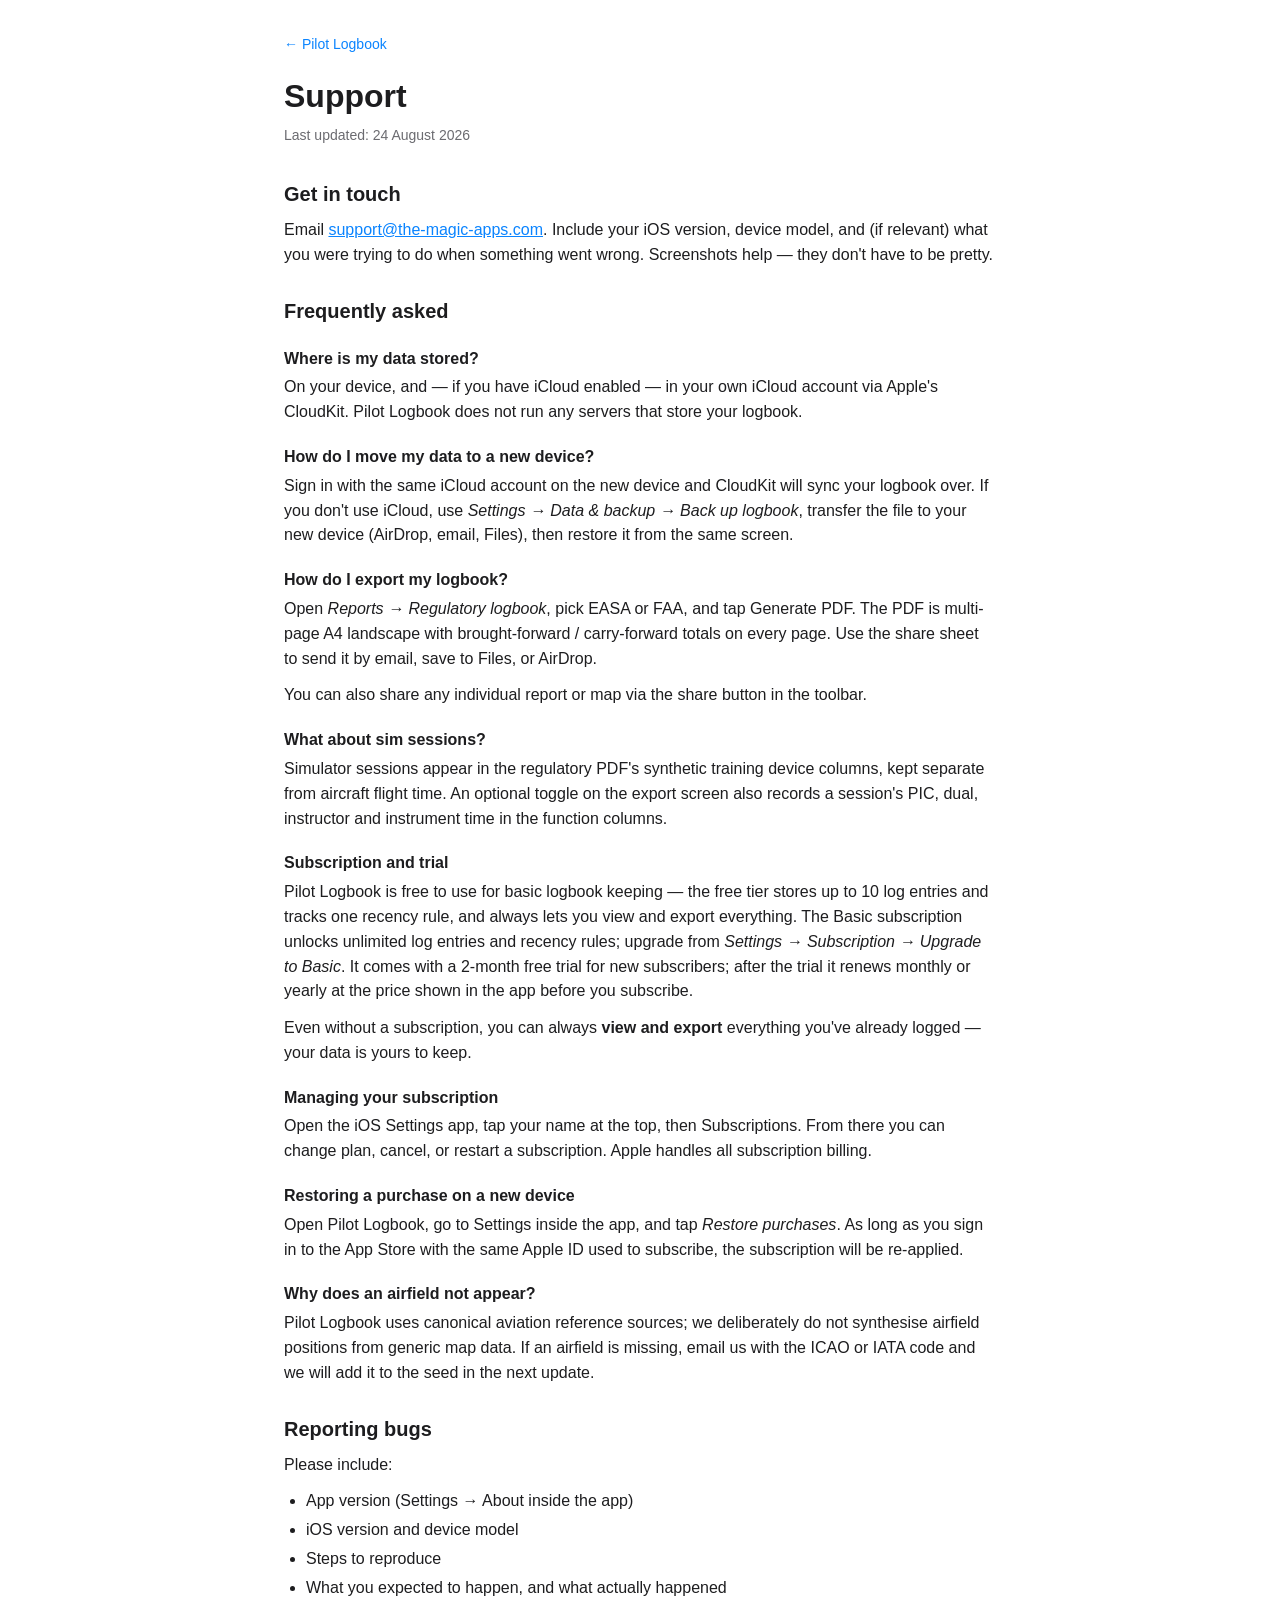
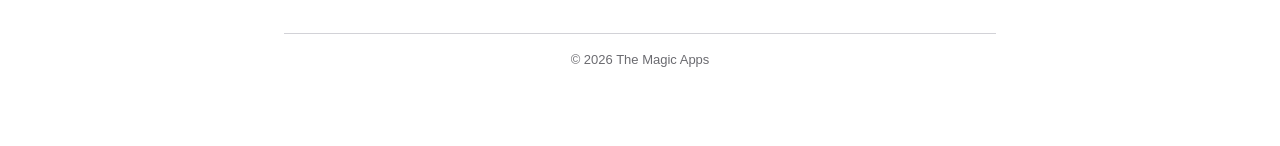
==== support.html @ 17caa280 "Pilot Logbook privacy, terms & support pages Co-Authored-By: Claude Fable 5 <noreply@anthropic.com>" ====
<!DOCTYPE html>
<html lang="en">
<head>
<meta charset="utf-8">
<meta name="viewport" content="width=device-width, initial-scale=1">
<title>Support — Pilot Logbook</title>
<link rel="stylesheet" href="style.css">
</head>
<body>
<main>
<header>
  <a class="back" href="index.html">&larr; Pilot Logbook</a>
  <h1>Support</h1>
  <p class="meta">Last updated: 24 August 2026</p>
</header>

<section>
<h2>Get in touch</h2>
<p>Email <a href="mailto:support@the-magic-apps.com">support@the-magic-apps.com</a>. Include your iOS version, device model, and (if relevant) what you were trying to do when something went wrong. Screenshots help — they don't have to be pretty.</p>

<h2>Frequently asked</h2>

<h3>Where is my data stored?</h3>
<p>On your device, and — if you have iCloud enabled — in your own iCloud account via Apple's CloudKit. Pilot Logbook does not run any servers that store your logbook.</p>

<h3>How do I move my data to a new device?</h3>
<p>Sign in with the same iCloud account on the new device and CloudKit will sync your logbook over. If you don't use iCloud, use <em>Settings → Data &amp; backup → Back up logbook</em>, transfer the file to your new device (AirDrop, email, Files), then restore it from the same screen.</p>

<h3>How do I export my logbook?</h3>
<p>Open <em>Reports → Regulatory logbook</em>, pick EASA or FAA, and tap Generate PDF. The PDF is multi-page A4 landscape with brought-forward / carry-forward totals on every page. Use the share sheet to send it by email, save to Files, or AirDrop.</p>
<p>You can also share any individual report or map via the share button in the toolbar.</p>

<h3>What about sim sessions?</h3>
<p>Simulator sessions appear in the regulatory PDF's synthetic training device columns, kept separate from aircraft flight time. An optional toggle on the export screen also records a session's PIC, dual, instructor and instrument time in the function columns.</p>

<h3>Subscription and trial</h3>
<p>Pilot Logbook is free to use for basic logbook keeping — the free tier stores up to 10 log entries and tracks one recency rule, and always lets you view and export everything. The Basic subscription unlocks unlimited log entries and recency rules; upgrade from <em>Settings → Subscription → Upgrade to Basic</em>. It comes with a 2-month free trial for new subscribers; after the trial it renews monthly or yearly at the price shown in the app before you subscribe.</p>
<p>Even without a subscription, you can always <strong>view and export</strong> everything you've already logged — your data is yours to keep.</p>

<h3>Managing your subscription</h3>
<p>Open the iOS Settings app, tap your name at the top, then Subscriptions. From there you can change plan, cancel, or restart a subscription. Apple handles all subscription billing.</p>

<h3>Restoring a purchase on a new device</h3>
<p>Open Pilot Logbook, go to Settings inside the app, and tap <em>Restore purchases</em>. As long as you sign in to the App Store with the same Apple ID used to subscribe, the subscription will be re-applied.</p>

<h3>Why does an airfield not appear?</h3>
<p>Pilot Logbook uses canonical aviation reference sources; we deliberately do not synthesise airfield positions from generic map data. If an airfield is missing, email us with the ICAO or IATA code and we will add it to the seed in the next update.</p>

<h2>Reporting bugs</h2>
<p>Please include:</p>
<ul>
  <li>App version (Settings → About inside the app)</li>
  <li>iOS version and device model</li>
  <li>Steps to reproduce</li>
  <li>What you expected to happen, and what actually happened</li>
</ul>
</section>

<footer>
<p>&copy; 2026 The Magic Apps</p>
</footer>
</main>
</body>
</html>
---- style.css ----
:root {
  --fg: #1d1d1f;
  --fg-muted: #6b6b70;
  --bg: #ffffff;
  --bg-soft: #f5f5f7;
  --accent: #0a84ff;
  --border: #d2d2d7;
}

@media (prefers-color-scheme: dark) {
  :root {
    --fg: #f5f5f7;
    --fg-muted: #a1a1a6;
    --bg: #1c1c1e;
    --bg-soft: #2c2c2e;
    --accent: #0a84ff;
    --border: #3a3a3c;
  }
}

* { box-sizing: border-box; }

html, body {
  margin: 0;
  padding: 0;
  background: var(--bg);
  color: var(--fg);
  font-family: -apple-system, BlinkMacSystemFont, "SF Pro Text", "Helvetica Neue", Arial, sans-serif;
  line-height: 1.55;
  -webkit-font-smoothing: antialiased;
}

main {
  max-width: 760px;
  margin: 0 auto;
  padding: 32px 24px 64px;
}

header { margin-bottom: 32px; }
header .meta { color: var(--fg-muted); font-size: 14px; margin-top: 4px; }
header.hero { text-align: center; padding: 48px 0 32px; }
header.hero h1 { font-size: 44px; margin: 0 0 8px; }
header.hero .tagline { font-size: 18px; color: var(--fg-muted); margin: 0 auto; max-width: 520px; }

a.back {
  display: inline-block;
  margin-bottom: 16px;
  color: var(--accent);
  text-decoration: none;
  font-size: 14px;
}
a.back:hover { text-decoration: underline; }

h1 { font-size: 32px; margin: 0; }
h2 { font-size: 20px; margin-top: 28px; margin-bottom: 8px; }
h3 { font-size: 16px; margin-top: 20px; margin-bottom: 4px; }

p, ul { margin: 0 0 12px; }
ul { padding-left: 22px; }
li { margin-bottom: 4px; }

a { color: var(--accent); }

section.features {
  display: grid;
  grid-template-columns: 1fr 1fr;
  gap: 16px;
  margin: 32px 0;
}
@media (max-width: 560px) {
  section.features { grid-template-columns: 1fr; }
}
section.features > div {
  background: var(--bg-soft);
  border: 1px solid var(--border);
  border-radius: 12px;
  padding: 16px;
}
section.features h2 { font-size: 17px; margin-top: 0; margin-bottom: 6px; }
section.features p { font-size: 14px; color: var(--fg-muted); margin: 0; }

section.links { text-align: center; margin: 24px 0; font-size: 15px; }

footer {
  text-align: center;
  color: var(--fg-muted);
  font-size: 13px;
  border-top: 1px solid var(--border);
  padding-top: 16px;
  margin-top: 32px;
}
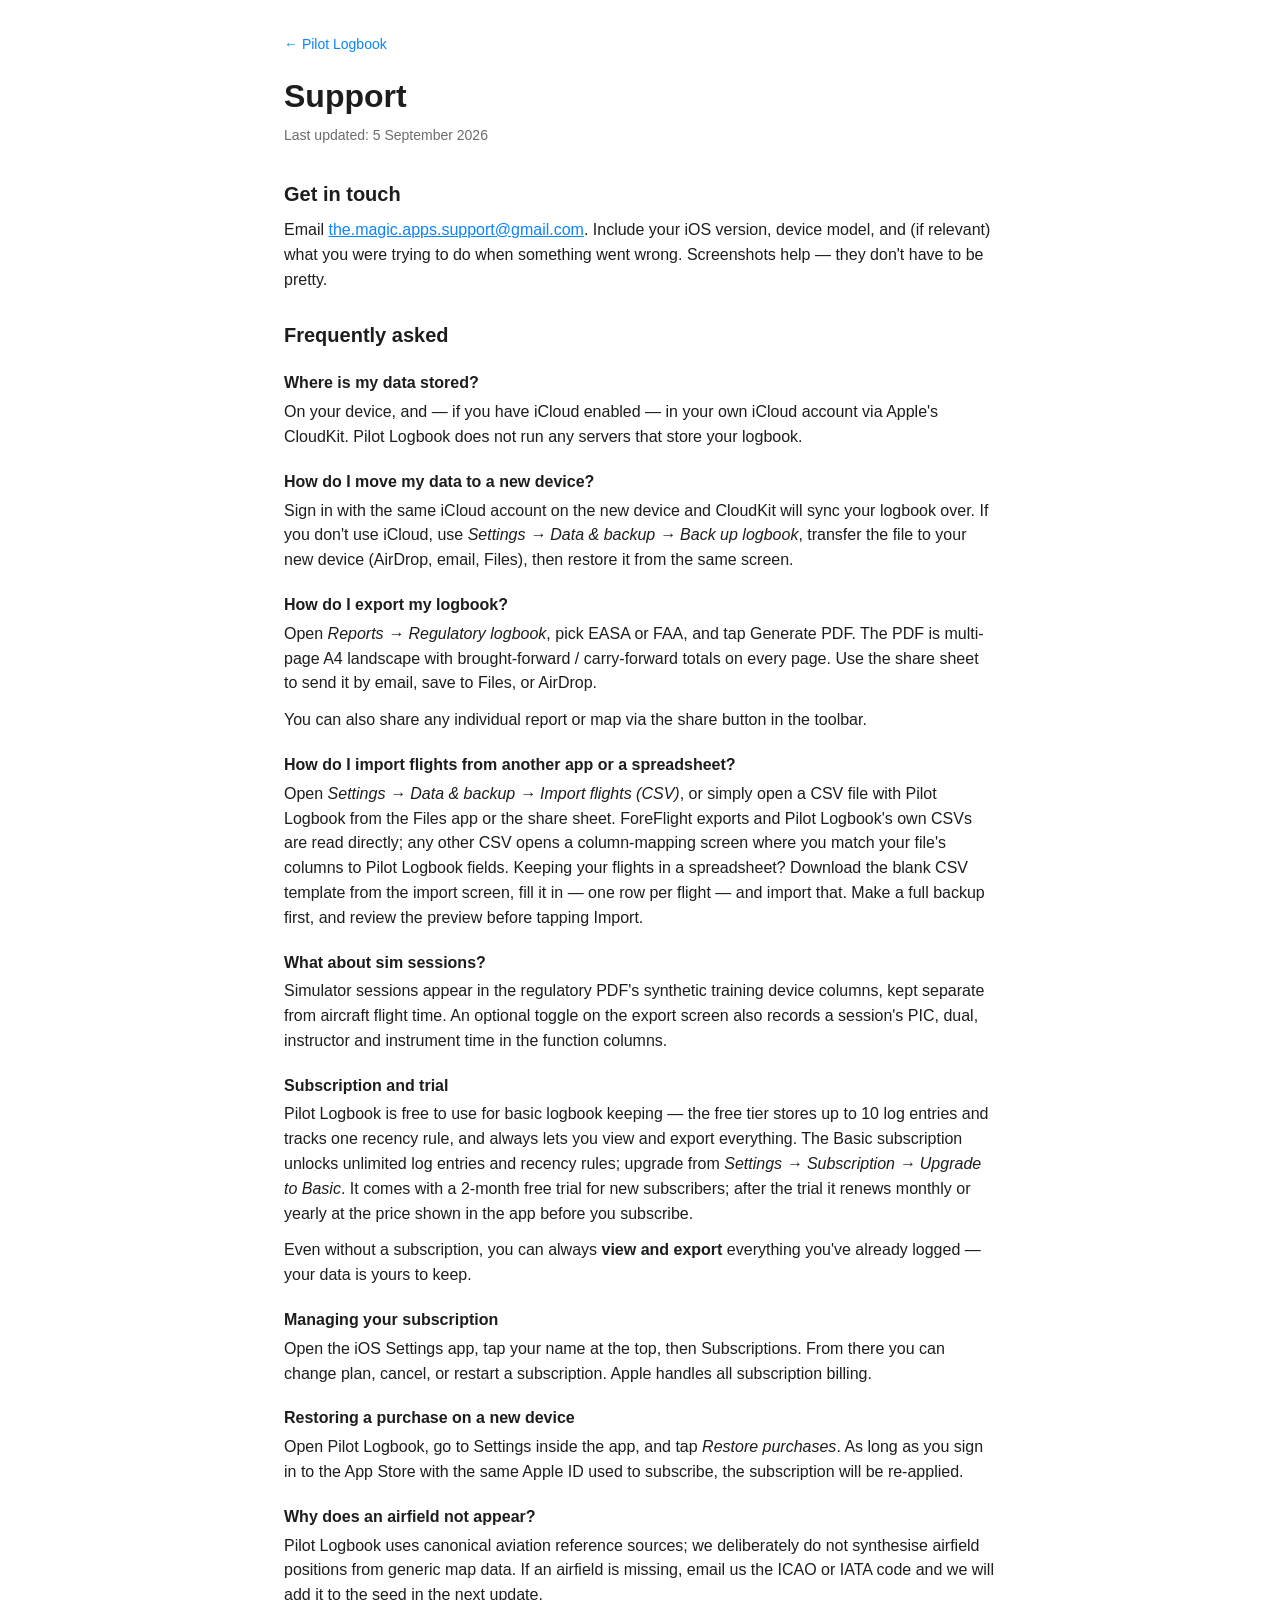
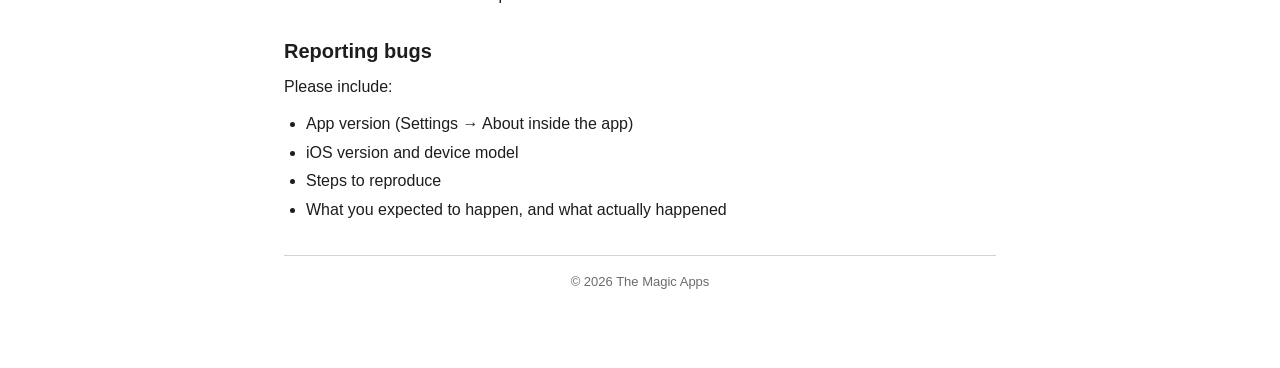
==== commit 9d10ee6c: "Support email, your-control section, import FAQ Contact moves to the.magic.apps.support@gmail.com (t" ====
--- a/support.html
+++ b/support.html
@@ -11,12 +11,12 @@
 <header>
   <a class="back" href="index.html">&larr; Pilot Logbook</a>
   <h1>Support</h1>
-  <p class="meta">Last updated: 24 August 2026</p>
+  <p class="meta">Last updated: 5 September 2026</p>
 </header>
 
 <section>
 <h2>Get in touch</h2>
-<p>Email <a href="mailto:support@the-magic-apps.com">support@the-magic-apps.com</a>. Include your iOS version, device model, and (if relevant) what you were trying to do when something went wrong. Screenshots help — they don't have to be pretty.</p>
+<p>Email <a href="mailto:the.magic.apps.support@gmail.com">the.magic.apps.support@gmail.com</a>. Include your iOS version, device model, and (if relevant) what you were trying to do when something went wrong. Screenshots help — they don't have to be pretty.</p>
 
 <h2>Frequently asked</h2>
 
@@ -29,6 +29,9 @@
 <h3>How do I export my logbook?</h3>
 <p>Open <em>Reports → Regulatory logbook</em>, pick EASA or FAA, and tap Generate PDF. The PDF is multi-page A4 landscape with brought-forward / carry-forward totals on every page. Use the share sheet to send it by email, save to Files, or AirDrop.</p>
 <p>You can also share any individual report or map via the share button in the toolbar.</p>
+
+<h3>How do I import flights from another app or a spreadsheet?</h3>
+<p>Open <em>Settings &rarr; Data &amp; backup &rarr; Import flights (CSV)</em>, or simply open a CSV file with Pilot Logbook from the Files app or the share sheet. ForeFlight exports and Pilot Logbook's own CSVs are read directly; any other CSV opens a column-mapping screen where you match your file's columns to Pilot Logbook fields. Keeping your flights in a spreadsheet? Download the blank CSV template from the import screen, fill it in — one row per flight — and import that. Make a full backup first, and review the preview before tapping Import.</p>
 
 <h3>What about sim sessions?</h3>
 <p>Simulator sessions appear in the regulatory PDF's synthetic training device columns, kept separate from aircraft flight time. An optional toggle on the export screen also records a session's PIC, dual, instructor and instrument time in the function columns.</p>
@@ -44,7 +47,7 @@
 <p>Open Pilot Logbook, go to Settings inside the app, and tap <em>Restore purchases</em>. As long as you sign in to the App Store with the same Apple ID used to subscribe, the subscription will be re-applied.</p>
 
 <h3>Why does an airfield not appear?</h3>
-<p>Pilot Logbook uses canonical aviation reference sources; we deliberately do not synthesise airfield positions from generic map data. If an airfield is missing, email us with the ICAO or IATA code and we will add it to the seed in the next update.</p>
+<p>Pilot Logbook uses canonical aviation reference sources; we deliberately do not synthesise airfield positions from generic map data. If an airfield is missing, email us the ICAO or IATA code and we will add it to the seed in the next update.</p>
 
 <h2>Reporting bugs</h2>
 <p>Please include:</p>
